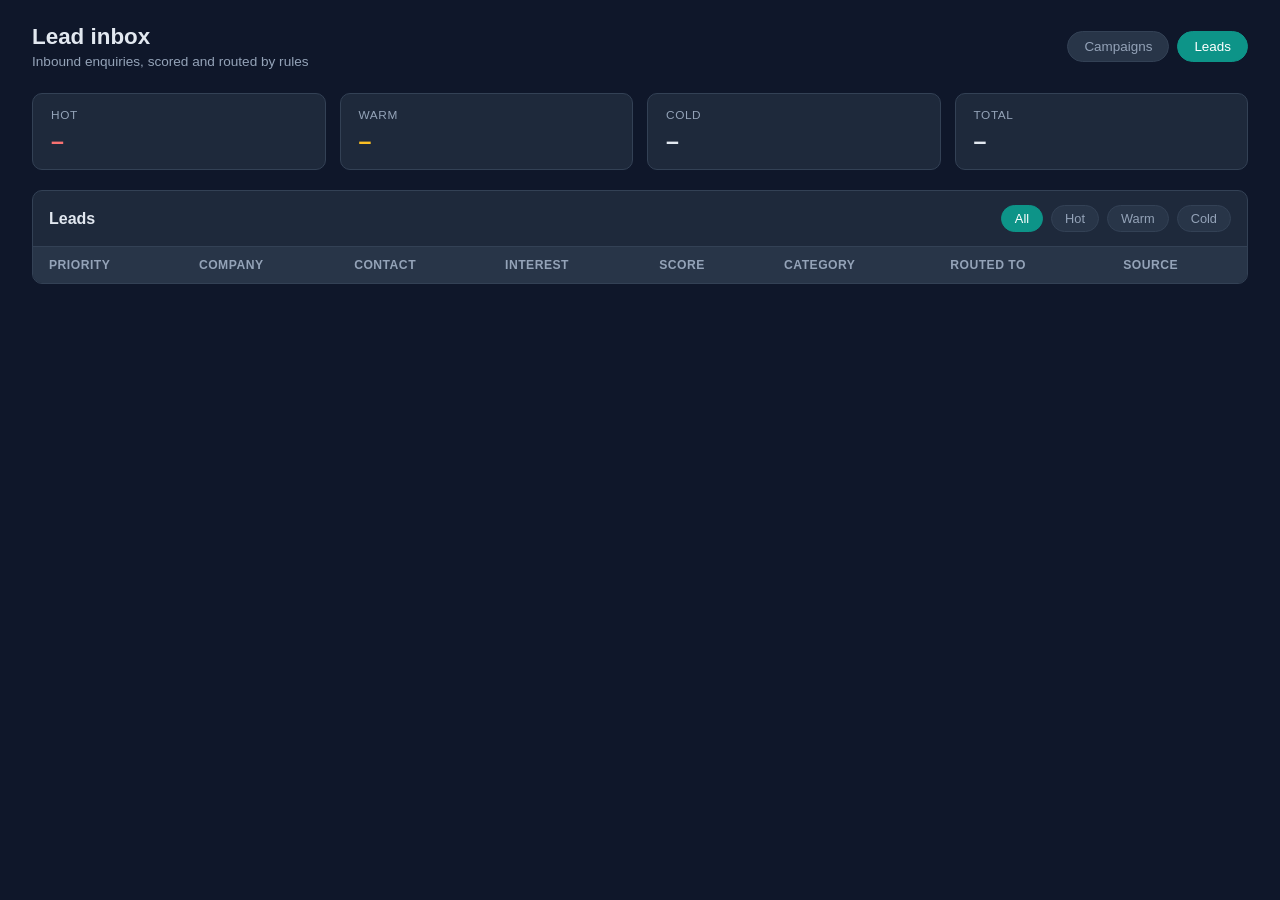
==== frontend/leads.html @ 3c3bc8ee "feat: trinops-marketing-scheduler — multi-platform scheduler + lead capture Write-once campaign sche" ====
<!DOCTYPE html>
<html lang="en">
<head>
  <meta charset="utf-8">
  <meta name="viewport" content="width=device-width, initial-scale=1">
  <title>Trinops Marketing Scheduler — Leads</title>
  <link rel="stylesheet" href="styles.css">
</head>
<body>
  <header>
    <div>
      <h1>Lead inbox</h1>
      <div class="subtitle">Inbound enquiries, scored and routed by rules</div>
    </div>
    <nav class="tabs">
      <a class="tab" href="index.html">Campaigns</a>
      <a class="tab active" href="leads.html">Leads</a>
    </nav>
  </header>

  <section id="cards">
    <div class="card"><div class="card-label">Hot</div><div class="card-value danger" id="card-hot">–</div></div>
    <div class="card"><div class="card-label">Warm</div><div class="card-value warn" id="card-warm">–</div></div>
    <div class="card"><div class="card-label">Cold</div><div class="card-value" id="card-cold">–</div></div>
    <div class="card"><div class="card-label">Total</div><div class="card-value" id="card-total">–</div></div>
  </section>

  <main>
    <section class="panel">
      <div class="panel-head">
        <h2>Leads</h2>
        <div class="filters" id="lead-filters">
          <button class="filter active" data-category="">All</button>
          <button class="filter" data-category="HOT">Hot</button>
          <button class="filter" data-category="WARM">Warm</button>
          <button class="filter" data-category="COLD">Cold</button>
        </div>
      </div>
      <table>
        <thead>
          <tr><th>Priority</th><th>Company</th><th>Contact</th><th>Interest</th><th>Score</th><th>Category</th><th>Routed to</th><th>Source</th></tr>
        </thead>
        <tbody id="lead-rows"></tbody>
      </table>
      <div id="lead-empty" class="empty-state hidden">No leads match this filter.</div>
    </section>
  </main>

  <div id="toast" class="hidden"></div>
  <script src="app.js"></script>
  <script>initLeadsPage();</script>
</body>
</html>
---- frontend/styles.css ----
:root {
  --bg: #0f172a;
  --surface: #1e293b;
  --surface-2: #283548;
  --border: #334155;
  --text: #e2e8f0;
  --muted: #94a3b8;
  --accent: #14b8a6;
  --accent-dark: #0d9488;
  --danger: #f87171;
  --warn: #fbbf24;
  --ok: #34d399;
}

* { box-sizing: border-box; margin: 0; padding: 0; }

body {
  font-family: -apple-system, "Segoe UI", Roboto, Helvetica, Arial, sans-serif;
  background: var(--bg);
  color: var(--text);
  min-height: 100vh;
}

header {
  display: flex;
  justify-content: space-between;
  align-items: center;
  padding: 24px 32px 12px;
}

h1 { font-size: 1.4rem; font-weight: 650; }
h2 { font-size: 1rem; font-weight: 650; }
.subtitle { color: var(--muted); font-size: 0.85rem; margin-top: 4px; }

.tabs { display: flex; gap: 8px; }
.tab {
  text-decoration: none;
  color: var(--muted);
  background: var(--surface-2);
  border: 1px solid var(--border);
  padding: 7px 16px;
  border-radius: 999px;
  font-size: 0.84rem;
}
.tab.active { background: var(--accent-dark); border-color: var(--accent-dark); color: #fff; }

#cards { display: flex; gap: 14px; padding: 12px 32px; }
.card {
  flex: 1;
  background: var(--surface);
  border: 1px solid var(--border);
  border-radius: 10px;
  padding: 14px 18px;
}
.card-label { color: var(--muted); font-size: 0.74rem; text-transform: uppercase; letter-spacing: 0.05em; }
.card-value { font-size: 1.45rem; font-weight: 650; margin-top: 6px; }
.card-value.ok { color: var(--ok); }
.card-value.warn { color: var(--warn); }
.card-value.danger { color: var(--danger); }

main { padding: 8px 32px 48px; display: flex; flex-direction: column; gap: 20px; }

.panel { background: var(--surface); border: 1px solid var(--border); border-radius: 10px; overflow: hidden; }
.panel-head {
  display: flex;
  justify-content: space-between;
  align-items: center;
  padding: 14px 16px;
  border-bottom: 1px solid var(--border);
}

.filters { display: flex; gap: 8px; }
.filter {
  background: var(--surface-2);
  border: 1px solid var(--border);
  color: var(--muted);
  padding: 5px 13px;
  border-radius: 999px;
  cursor: pointer;
  font-size: 0.8rem;
}
.filter.active { background: var(--accent-dark); border-color: var(--accent-dark); color: #fff; }

table { width: 100%; border-collapse: collapse; }
th, td { text-align: left; padding: 11px 16px; font-size: 0.86rem; vertical-align: top; }
thead th { background: var(--surface-2); color: var(--muted); font-weight: 600; font-size: 0.76rem; text-transform: uppercase; letter-spacing: 0.04em; }
tbody tr { border-top: 1px solid var(--border); }
tbody tr:hover { background: var(--surface-2); }
.muted { color: var(--muted); }
.email { font-size: 0.76rem; }

.badge {
  display: inline-block;
  padding: 3px 10px;
  border-radius: 999px;
  font-size: 0.72rem;
  font-weight: 650;
  letter-spacing: 0.03em;
}
.badge-QUEUED     { background: #475569; color: #e2e8f0; }
.badge-PUBLISHING { background: #1d4ed8; color: #dbeafe; }
.badge-PUBLISHED  { background: #15803d; color: #dcfce7; }
.badge-PARTIAL    { background: #b45309; color: #fef3c7; }
.badge-FAILED     { background: #991b1b; color: #fee2e2; }
.badge-HOT        { background: #991b1b; color: #fee2e2; }
.badge-WARM       { background: #b45309; color: #fef3c7; }
.badge-COLD       { background: #475569; color: #e2e8f0; }

/* per-platform status pills inside a campaign row */
.platforms { display: flex; gap: 6px; flex-wrap: wrap; }
.pill {
  display: inline-block;
  padding: 2px 9px;
  border-radius: 6px;
  font-size: 0.72rem;
  font-weight: 600;
  border: 1px solid var(--border);
}
.pill-PENDING   { background: var(--surface-2); color: var(--muted); }
.pill-PUBLISHED { background: rgba(21, 128, 61, 0.25); color: var(--ok); border-color: #15803d; }
.pill-FAILED    { background: rgba(153, 27, 27, 0.25); color: var(--danger); border-color: #991b1b; }

.prio {
  display: inline-block;
  padding: 2px 8px;
  border-radius: 6px;
  font-size: 0.74rem;
  font-weight: 700;
}
.prio-1 { background: #991b1b; color: #fee2e2; }
.prio-2 { background: #b45309; color: #fef3c7; }
.prio-3 { background: #475569; color: #e2e8f0; }

.btn {
  border: none;
  border-radius: 8px;
  padding: 7px 14px;
  font-size: 0.82rem;
  font-weight: 600;
  cursor: pointer;
  margin-right: 6px;
}
.btn-accept { background: var(--accent); color: #042f2e; }
.btn-accept:hover { background: #2dd4bf; }
.btn-ghost { background: transparent; color: var(--muted); border: 1px solid var(--border); }
.btn-ghost:hover { color: var(--text); }

.empty-state { color: var(--muted); padding: 28px; text-align: center; }
.hidden { display: none !important; }

/* calendar */
#calendar {
  display: grid;
  grid-template-columns: repeat(7, 1fr);
  gap: 6px;
  padding: 16px;
}
.cal-head { color: var(--muted); font-size: 0.72rem; text-transform: uppercase; text-align: center; padding-bottom: 4px; }
.cal-day {
  min-height: 74px;
  background: var(--surface-2);
  border: 1px solid var(--border);
  border-radius: 8px;
  padding: 6px;
}
.cal-day.today { border-color: var(--accent); }
.cal-num { font-size: 0.74rem; color: var(--muted); }
.cal-event {
  display: block;
  margin-top: 4px;
  padding: 2px 6px;
  border-radius: 5px;
  font-size: 0.68rem;
  white-space: nowrap;
  overflow: hidden;
  text-overflow: ellipsis;
}

#toast {
  position: fixed;
  bottom: 24px;
  right: 24px;
  background: var(--accent-dark);
  color: #fff;
  padding: 12px 18px;
  border-radius: 10px;
  font-size: 0.86rem;
  z-index: 50;
}
#toast.error { background: #991b1b; }
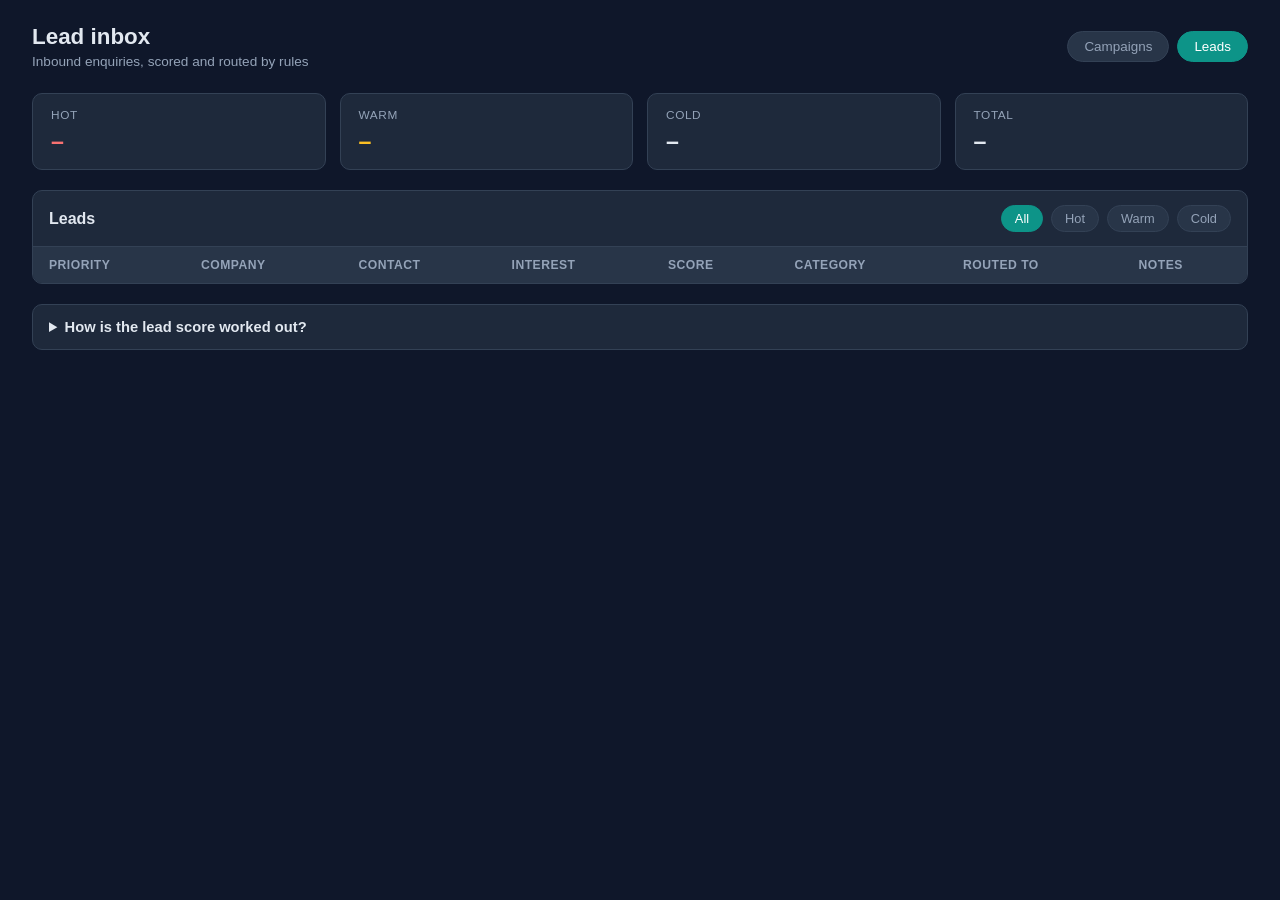
==== commit 072d789f: "feat: new-campaign form, lead notes, scoring explainer, transient retry - Campaigns: "New campaign" " ====
--- a/frontend/leads.html
+++ b/frontend/leads.html
@@ -38,11 +38,18 @@
       </div>
       <table>
         <thead>
-          <tr><th>Priority</th><th>Company</th><th>Contact</th><th>Interest</th><th>Score</th><th>Category</th><th>Routed to</th><th>Source</th></tr>
+          <tr><th>Priority</th><th>Company</th><th>Contact</th><th>Interest</th><th>Score</th><th>Category</th><th>Routed to</th><th>Notes</th></tr>
         </thead>
         <tbody id="lead-rows"></tbody>
       </table>
       <div id="lead-empty" class="empty-state hidden">No leads match this filter.</div>
+    </section>
+
+    <section class="panel">
+      <details id="scoring-explainer">
+        <summary>How is the lead score worked out?</summary>
+        <div id="scoring-body" class="scoring-body"></div>
+      </details>
     </section>
   </main>
 
--- a/frontend/styles.css
+++ b/frontend/styles.css
@@ -176,6 +176,78 @@
   text-overflow: ellipsis;
 }
 
+.head-actions { display: flex; align-items: center; gap: 14px; }
+
+.attempts { font-size: 0.66rem; opacity: 0.8; }
+
+/* notes column */
+.notes-cell { min-width: 220px; }
+.notes-input {
+  width: 100%;
+  background: var(--bg);
+  border: 1px solid var(--border);
+  color: var(--text);
+  border-radius: 6px;
+  padding: 6px 8px;
+  font: inherit;
+  font-size: 0.8rem;
+  resize: vertical;
+}
+.notes-input:focus { outline: none; border-color: var(--accent); }
+
+/* scoring explainer */
+#scoring-explainer { padding: 14px 16px; }
+#scoring-explainer summary { cursor: pointer; font-weight: 650; font-size: 0.92rem; }
+.scoring-body { margin-top: 12px; }
+.rubric-signals { display: flex; gap: 14px; flex-wrap: wrap; margin: 10px 0 14px; }
+.rubric-signal { flex: 1; min-width: 200px; background: var(--surface-2); border: 1px solid var(--border); border-radius: 8px; padding: 10px 12px; }
+.rubric-name { font-weight: 650; font-size: 0.82rem; margin-bottom: 6px; }
+.rubric-band { display: flex; justify-content: space-between; font-size: 0.8rem; color: var(--muted); padding: 2px 0; }
+.rubric-pts { color: var(--accent); font-weight: 650; }
+.rubric-cats { list-style: none; display: flex; flex-direction: column; gap: 6px; }
+.rubric-cats li { font-size: 0.82rem; color: var(--muted); }
+
+/* modal */
+#modal-backdrop {
+  position: fixed;
+  inset: 0;
+  background: rgba(2, 6, 23, 0.7);
+  display: flex;
+  align-items: center;
+  justify-content: center;
+  z-index: 60;
+}
+.modal {
+  background: var(--surface);
+  border: 1px solid var(--border);
+  border-radius: 12px;
+  padding: 22px 24px;
+  width: min(520px, 92vw);
+  max-height: 90vh;
+  overflow-y: auto;
+}
+.modal h2 { margin-bottom: 14px; }
+#campaign-form { display: flex; flex-direction: column; gap: 12px; }
+#campaign-form label { display: flex; flex-direction: column; gap: 5px; font-size: 0.8rem; color: var(--muted); }
+#campaign-form input,
+#campaign-form textarea {
+  background: var(--bg);
+  border: 1px solid var(--border);
+  color: var(--text);
+  border-radius: 6px;
+  padding: 8px 10px;
+  font: inherit;
+  font-size: 0.86rem;
+}
+#campaign-form input:focus,
+#campaign-form textarea:focus { outline: none; border-color: var(--accent); }
+#campaign-form fieldset { border: 1px solid var(--border); border-radius: 8px; padding: 10px 12px; }
+#campaign-form legend { font-size: 0.78rem; color: var(--muted); padding: 0 6px; }
+.platform-choices { display: flex; gap: 16px; flex-wrap: wrap; }
+.choice { flex-direction: row !important; align-items: center; gap: 6px !important; color: var(--text) !important; font-size: 0.86rem !important; }
+.choice input { width: auto; }
+.modal-actions { display: flex; justify-content: flex-end; gap: 10px; margin-top: 4px; }
+
 #toast {
   position: fixed;
   bottom: 24px;
